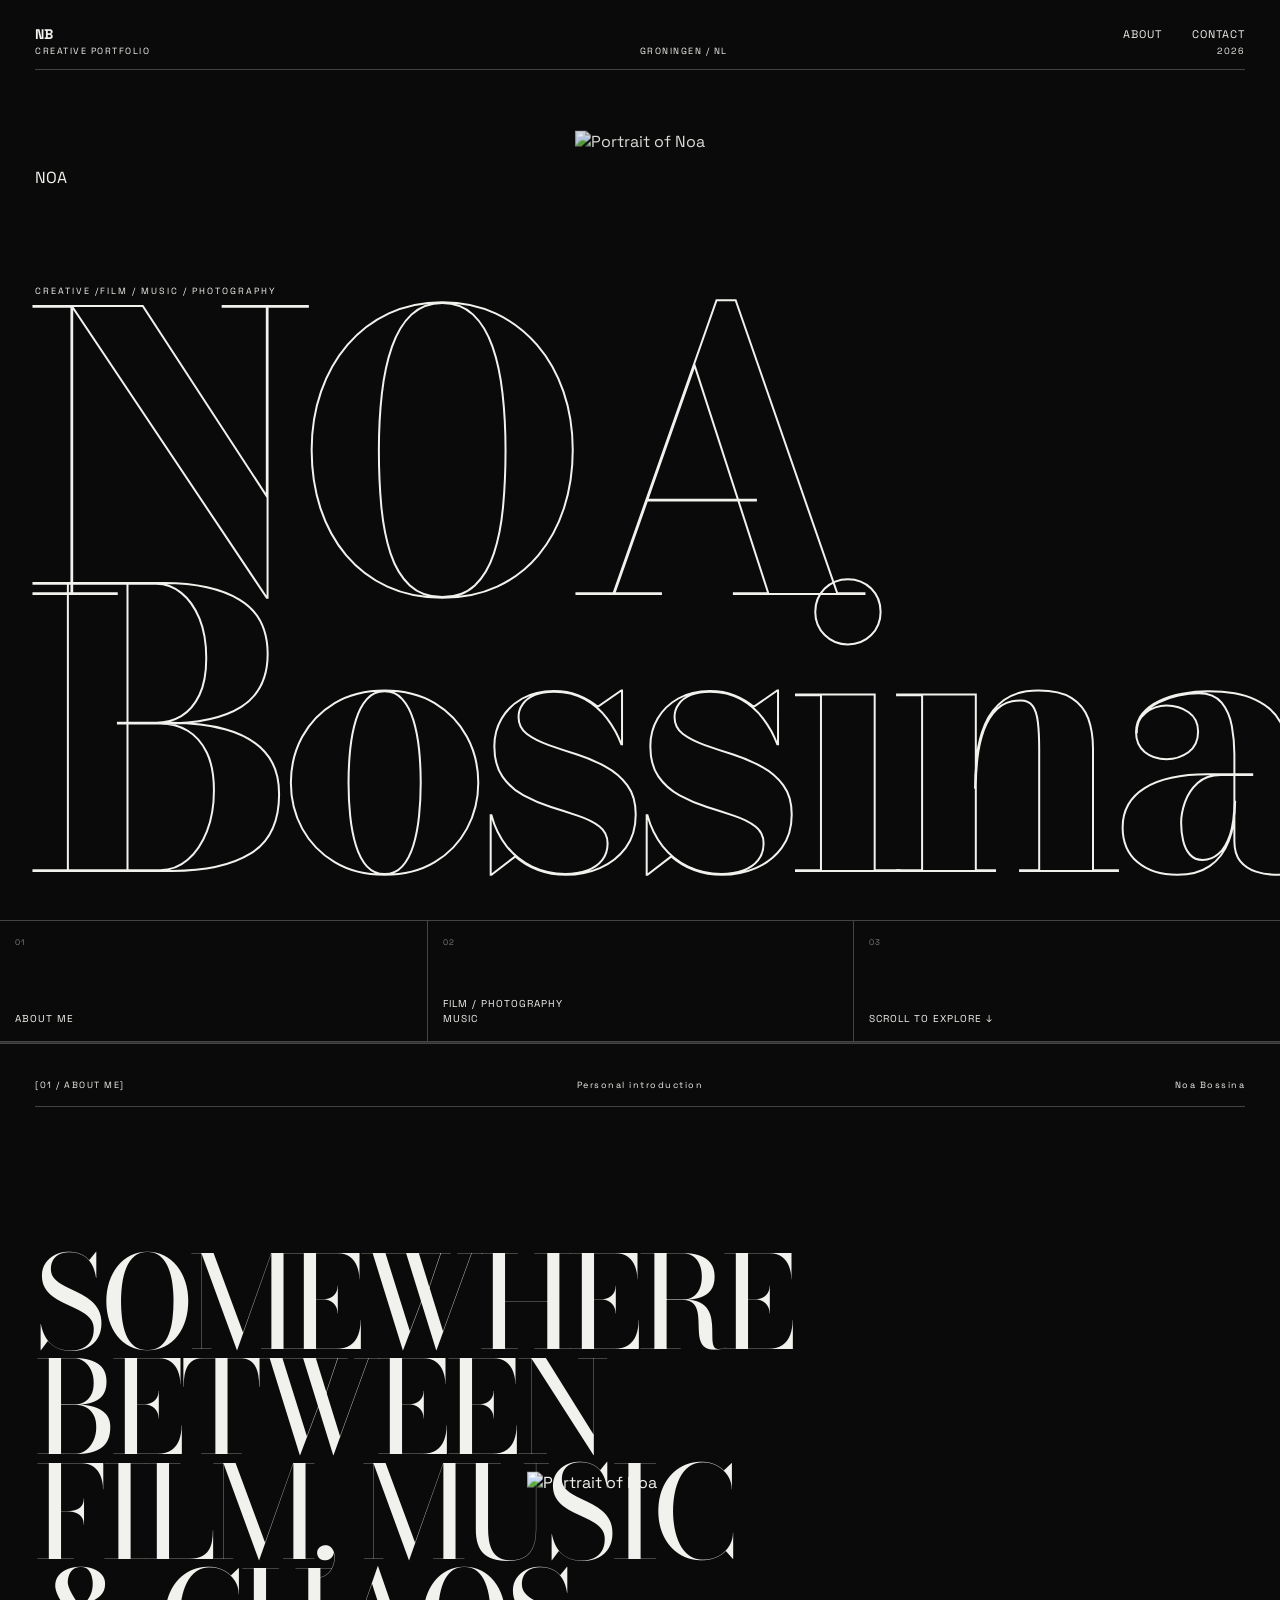
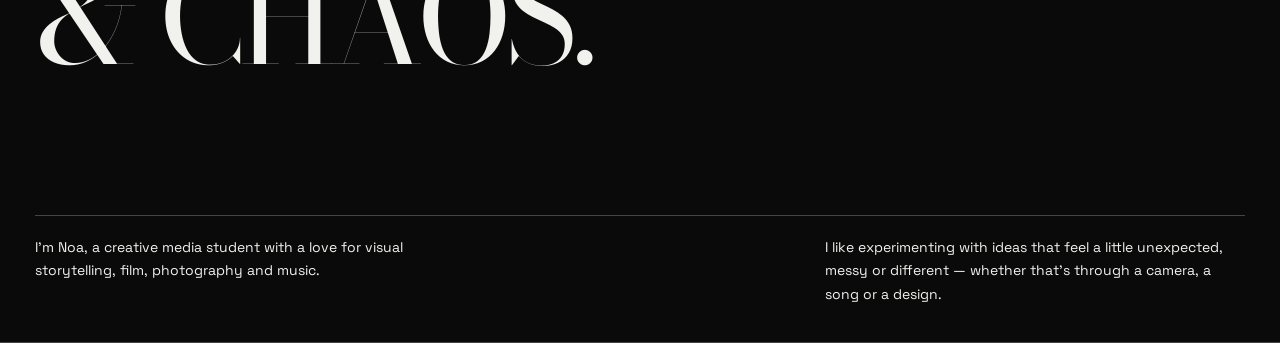
==== index.html @ 75c8faf7 "Add files via upload" ====
<!DOCTYPE html>
<!-- Geeft aan dat dit een HTML5-document is. -->
<html lang="en">
<!-- De taal van de website is Engels. -->

<head>
    <!-- In de head staat informatie voor de browser die niet direct op de pagina verschijnt. -->
    <meta charset="UTF-8">
    <!-- Zorgt dat bijzondere tekens goed worden weergegeven. -->
    <meta name="viewport" content="width=device-width, initial-scale=1.0">
    <!-- Zorgt voor een goede schaal op telefoons en andere schermformaten. -->
    <title>Noa - Creative Portfolio</title>
    <!-- Dit is de titel die je in het browsertabblad ziet. -->

    <!-- Bereidt de verbinding met Google Fonts voor, zodat lettertypen sneller kunnen laden. -->
    <link rel="preconnect" href="https://fonts.googleapis.com">
    <link rel="preconnect" href="https://fonts.gstatic.com" crossorigin>
    <!-- Laadt de lettertypen Bodoni Moda en Space Grotesk. -->
    <link
        href="https://fonts.googleapis.com/css2?family=Bodoni+Moda:opsz,wght@6..96,400;6..96,700&family=Space+Grotesk:wght@300;400;500;600;700&display=swap"
        rel="stylesheet">
    <!-- Koppelt het externe CSS-bestand voor de vormgeving aan deze HTML-pagina. -->
    <link rel="stylesheet" href="style.css">
</head>

<body>
    <!-- In de body staat alle inhoud die op de website te zien is. -->

    <!-- HEADER / HERO: het bovenste, eerste scherm van de homepage. -->
    <header class="hero">
        <!-- NAVIGATIE: het logo en de links naar andere onderdelen of pagina's. -->
        <nav class="navbar">
            <!-- Het logo is een link terug naar de homepage. -->
            <a href="index.html" class="logo">NB</a>

            <!-- Groep met navigatielinks. -->
            <div class="nav-links">
                <!-- #about verwijst naar het onderdeel met id="about" op deze pagina. -->
                <a href="#about">ABOUT</a>
                <!-- Opent de aparte contactpagina. -->
                <a href="contact.html">CONTACT</a>
            </div>
        </nav>

        <!-- HERO-INHOUD: alle teksten en afbeeldingen in het bovenste deel. -->
        <div class="hero-content">
            <!-- Kleine informatieteksten bovenaan de hero. -->
            <div class="hero-top-text">
                <p>CREATIVE PORTFOLIO</p>
                <p>GRONINGEN / NL</p>
                <p>2026</p>
            </div>
            <!-- Extra titeltekst die via de class hero-title in CSS kan worden vormgegeven. -->
            <div class="hero-title"> NOA </div>

            <!-- Klein label met mijn creatieve interessegebieden. -->
            <p class="hero-label">
                CREATIVE /FILM / MUSIC / PHOTOGRAPHY
            </p>

            <!-- PORTRET: drie lagen van dezelfde foto maken samen het glitch-effect. -->
            <div class="hero-portrait">
                <!-- Normale foto: de basislaag. -->
                <img src="images/noa-cutout.png" alt="Portrait of Noa" class="hero-image hero-image-main">
                <!-- Rode effectlaag: de kleur en beweging worden in CSS ingesteld. -->
                <img src="images/noa-cutout.png" alt="" class="hero-image hero-image-red">
                <!-- Cyaan/blauwe effectlaag: maakt het glitch-effect compleet. -->
                <img src="images/noa-cutout.png" alt="" class="hero-image hero-image-cyan">
            </div>

            <!-- H1: de belangrijkste kop van de homepage. -->
            <h1>NOA Bossina</h1>
        </div>

        <!-- ONDERSTE NAVIGATIEBLOKKEN: drie klikbare vakken onder de hero. -->
        <div class="hero-bottom">
            <!-- Vak 01: springt naar het About Me-gedeelte op dezelfde pagina. -->
            <a href="#about" class="bottom-column">
                <p class="bottom-number">01</p>
                <p>ABOUT ME</p>
            </a>

            <!-- Vak 02: gaat naar de aparte pagina met mijn interesses. -->
            <a href="interests.html" class="bottom-column">
                <p class="bottom-number">02</p>
                <p>
                    FILM / PHOTOGRAPHY<br>
                    MUSIC
                </p>
            </a>

            <!-- Vak 03: nodigt uit om verder naar beneden te scrollen. -->
            <a href="#about" class="bottom-column">
                <p class="bottom-number">03</p>
                <p>SCROLL TO EXPLORE ↓</p>
            </a>
        </div>
    </header>

    <!-- MAIN: de belangrijkste inhoud van de pagina, buiten de header. -->
    <main>
        <!-- ABOUT-SECTIE: persoonlijke introductie; id="about" is het doel van de #about-links. -->
        <section class="about" id="about">
            <!-- Bovenste rij met sectienummer, omschrijving en naam. -->
            <div class="about-header">
                <p>[01 / ABOUT ME]</p>
                <p>Personal introduction</p>
                <p>Noa Bossina</p>
            </div>

            <!-- Grote introductietitel met een foto eroverheen/erachter. -->
            <div class="about-title">
                <!-- H2: kop van de About-sectie. -->
                <h2>
                    SOMEWHERE BETWEEN<br>
                    FILM, MUSIC<br>
                    & CHAOS.
                </h2>
                <!-- Container waarmee de foto in CSS gepositioneerd wordt. -->
                <div class="about-photo-wrap">
                    <!-- Foto die bij de persoonlijke introductie hoort. -->
                    <img src="images/about/about-noa.jpg" alt="Portrait of Noa" class="about-photo">
                </div>
            </div>

            <!-- Twee tekstblokken met een korte introductie over mij. -->
            <div class="about-info">
                <!-- Eerste alinea: wie ik ben en wat ik leuk vind. -->
                <p class="about-intro">
                    I'm Noa, a creative media student with a love for
                    visual storytelling, film, photography and music.
                </p>

                <!-- Tweede alinea: mijn manier van creatief werken. -->
                <p class="about-extra">
                    I like experimenting with ideas that feel a little
                    unexpected, messy or different — whether that's
                    through a camera, a song or a design.
                </p>
            </div>
        </section>
    </main>
</body>

</html>
---- style.css ----
/* Cleaned stylesheet — original design and effects preserved */

/* BASISINSTELLING: haalt standaardmarges en -padding weg; border-box maakt afmetingen makkelijker te berekenen. */
* {
    margin: 0;
    padding: 0;
    box-sizing: border-box;
}

/* PAGINA: smooth scroll zorgt dat ankerlinks, zoals #about, rustig naar de sectie bewegen. */
html {
    scroll-behavior: smooth;
}

/* ALGEMENE STIJL: bepaalt achtergrondkleur, standaardtekstkleur en lettertype voor de hele website. */
body {
    background-color: #0a0a0a;
    color: #f1f1ed;
    font-family: "Space Grotesk", sans-serif;
}

/* Stijlen voor navigatiebalk. Dit onderdeel: plaatst dit onderdeel precies ten opzichte van zijn positioneringscontext; maakt dit onderdeel een referentiepunt voor absoluut geplaatste elementen. */
.navbar {
    position: absolute;
    top: 0;
    left: 0;
    width: 100%;
    display: flex;
    justify-content: space-between;
    align-items: center;
    padding: 25px 35px;
    z-index: 10;
}

/* Stijlen voor logo. Dit onderdeel: stelt de tekstkleur in; bepaalt de tekstgrootte. */
.logo {
    color: #f1f1ed;
    text-decoration: none;
    font-size: 14px;
    font-weight: bold;
}

/* Stijlen voor navigatielinks. Dit onderdeel: zet de inhoud in een flexibele rij of kolom. */
.nav-links {
    display: flex;
    gap: 30px;
}

/* Stijlen voor navigatielinks. Dit onderdeel: stelt de tekstkleur in; bepaalt de tekstgrootte. */
.nav-links a {
    color: #f1f1ed;
    text-decoration: none;
    font-size: 11px;
    letter-spacing: 1px;
}

/* Stijlen voor grote openingssectie. Dit onderdeel: bepaalt de minimale hoogte; zet de inhoud in een flexibele rij of kolom. */
.hero {
    min-height: 100vh;
    display: flex;
    flex-direction: column;
    border-bottom: 1px solid #333;
}

/* Stijlen voor inhoud van de openingssectie. Dit onderdeel: zet de inhoud in een flexibele rij of kolom; bepaalt de minimale hoogte. */
.hero-content {
    display: flex;
    flex-direction: column;
    min-height: 100vh;
    justify-content: space-between;
    padding: 0 35px 30px;
}

/* Stijlen voor grote openingssectie. Dit onderdeel: kiest het lettertype; bepaalt de tekstgrootte. */
.hero h1 {
    font-family: "Bodoni Moda", serif;
    font-size: clamp(140px, 30vw, 500px);
    font-weight: 700;
    line-height: 0.72;
    letter-spacing: -18px;
    margin-left: -8px;
    color: transparent;
    -webkit-text-stroke: 2px #f1f1ed;
    transition: 0.4s ease;
}

/* Hover-effect voor grote openingssectie: verandert de vormgeving wanneer je er met de muis overheen gaat. */
.hero h1:hover {
    color: #f1f1ed;
    transform: skewX(-5deg);
    letter-spacing: -10px;
}

/* Stijlen voor onderste navigatievakken van de homepage. Dit onderdeel: bepaalt de tekstgrootte. */
.hero-bottom {
    justify-content: space-between;
    align-items: flex-end;
    font-size: 12px;
    line-height: 1.5;
}

/* Stijlen voor Over mij-sectie. Dit onderdeel: plaatst dit onderdeel precies ten opzichte van zijn positioneringscontext; maakt dit onderdeel een referentiepunt voor absoluut geplaatste elementen. */
.about {
    position: relative;
}

/* Stijlen voor section number. Dit onderdeel: bepaalt de tekstgrootte. */
.section-number {
    font-size: 10px;
    margin-bottom: 100px;
}

/* Stijlen voor Over mij-sectie. Dit onderdeel: bepaalt de tekstgrootte; past de afstand tussen letters aan. */
.about h2 {
    font-size: clamp(45px, 8vw, 120px);
    max-width: 1200px;
    line-height: 0.9;
    letter-spacing: -4px;
}

/* Stijlen voor about text. Dit onderdeel: bepaalt de tekstgrootte. */
.about-text {
    max-width: 400px;
    margin-top: 80px;
    margin-left: auto;
    font-size: 14px;
    line-height: 1.6;
}

/* Stijlen voor kleine tekst bovenaan de homepage. Dit onderdeel: zet de inhoud in een flexibele rij of kolom; bepaalt de tekstgrootte. */
.hero-top-text {
    display: flex;
    justify-content: space-between;
    margin-top: 25px;
    padding-top: 20px;
    padding-bottom: 12px;
    border-bottom: 1px solid #444;
    font-size: 9px;
    letter-spacing: 1.5px;
}

/* Stijlen voor titelgebied van de homepage. */
.hero-title {
    margin-top: auto;
    margin-bottom: auto;
}

/* Stijlen voor klein label bij de hoofdtitel. Dit onderdeel: bepaalt de tekstgrootte; past de afstand tussen letters aan. */
.hero-label {
    font-size: 9px;
    letter-spacing: 2px;
    margin-bottom: 20px;
}

/* Stijlen voor onderste navigatievakken van de homepage. */
.hero-bottom {
    margin-top: 20px;
}

/* Stijlen voor klikbaar vak onderaan de hero. Dit onderdeel: bepaalt de minimale hoogte; bepaalt de tekstgrootte. */
.bottom-column {
    min-height: 110px;
    padding: 15px;
    font-size: 10px;
    line-height: 1.5;
    letter-spacing: 1px;
    display: flex;
    flex-direction: column;
    justify-content: space-between;
}

/* Richt zich op klikbaar vak onderaan de hero dat direct volgt op een vergelijkbaar element; handig voor scheidingslijnen. */
.bottom-column+.bottom-column {
    border-left: 1px solid #444;
}

/* Stijlen voor volgnummer van het vak. Dit onderdeel: bepaalt de tekstgrootte; regelt transparantie. */
.bottom-number {
    font-size: 8px;
    opacity: 0.5;
}

/* Stijlen voor bottom right. */
.bottom-right {
    text-align: right;
}

/* Stijlen voor hero description. */
.hero-description {
    text-align: center;
}

/* Stijlen voor scroll link. Dit onderdeel: stelt de tekstkleur in; bepaalt de tekstgrootte. */
.scroll-link {
    color: #f1f1ed;
    text-decoration: none;
    text-align: right;
    font-size: 9px;
    letter-spacing: 1px;
}

.hero-label,
.hero-code,
.hero-top-text,
/* Stijlen voor onderste navigatievakken van de homepage. Dit onderdeel: regelt transparantie; start een animatie. */
.hero-bottom {
    opacity: 0;
    animation: fadeIn 1s ease forwards;
}

/* Stijlen voor titelgebied van de homepage. Dit onderdeel: regelt transparantie; start een animatie. */
.hero-title {
    opacity: 0;
    animation: titleIn 1.2s ease 0.2s forwards;
}

/* Stijlen voor onderste navigatievakken van de homepage. */
.hero-bottom {
    animation-delay: 0.7s;
}

/* Stijlen voor kleine tekst bovenaan de homepage. */
.hero-top-text {
    animation-delay: 0.1s;
}

/* Stijlen voor klein label bij de hoofdtitel. */
.hero-label {
    animation-delay: 0.4s;
}

/* Stijlen voor extra code/label in de hero. */
.hero-code {
    animation-delay: 0.6s;
}

/* ANIMATIE fadeIn: Laat tekst geleidelijk verschijnen en iets omhoog bewegen. */
@keyframes fadeIn {
    from {
        opacity: 0;
        transform: translateY(15px);
    }

    to {
        opacity: 1;
        transform: translateY(0);
    }
}

/* ANIMATIE titleIn: Laat de hoofdtitel binnenkomen met een beweging en veranderende letterafstand. */
@keyframes titleIn {
    from {
        opacity: 0;
        transform: translateY(60px);
        letter-spacing: 10px;
    }

    to {
        opacity: 1;
        transform: translateY(0);
    }
}

/* Stijlen voor titelgebied van de homepage. Dit onderdeel: plaatst dit onderdeel precies ten opzichte van zijn positioneringscontext; maakt dit onderdeel een referentiepunt voor absoluut geplaatste elementen. */
.hero-title {
    position: relative;
    z-index: 1;
}

/* Stijlen voor portretlagen in de hero. Dit onderdeel: bepaalt welk element voor of achter andere elementen staat. */
.hero-portrait {
    width: 100%;
    height: 100%;
    z-index: 1;
    pointer-events: none;
}

/* Stijlen voor portretafbeelding. Dit onderdeel: plaatst dit onderdeel precies ten opzichte van zijn positioneringscontext; maakt dit onderdeel een referentiepunt voor absoluut geplaatste elementen. */
.hero-image {
    position: absolute;
    left: 50%;
    top: 50%;
    transform: translate(-50%, -50%);
    height: 75vh;
    width: auto;
}

/* Stijlen voor originele portretlaag. Dit onderdeel: regelt transparantie. */
.hero-image-main {
    opacity: 0.9;
}

/* Stijlen voor rode glitch-laag. Dit onderdeel: regelt transparantie; start een animatie. */
.hero-image-red {
    opacity: 0.25;
    filter: sepia(1) saturate(10000%) hue-rotate(-40deg);
    mix-blend-mode: screen;
    animation: glitchRed 1.2s infinite steps(2, end);
}

/* Stijlen voor blauwe glitch-laag. Dit onderdeel: regelt transparantie; start een animatie. */
.hero-image-cyan {
    opacity: 0.25;
    filter: hue-rotate(180deg) saturate(8);
    mix-blend-mode: screen;
    animation: glitchCyan 1.2s infinite steps(2, end);
}

.hero h1,
.hero-label,
/* Stijlen voor extra code/label in de hero. Dit onderdeel: plaatst dit onderdeel precies ten opzichte van zijn positioneringscontext; maakt dit onderdeel een referentiepunt voor absoluut geplaatste elementen. */
.hero-code {
    position: relative;
    z-index: 2;
}

/* ANIMATIE glitchRed: Verplaatst en knipt de rode afbeeldingslaag voor het glitch-effect. */
@keyframes glitchRed {
    0% {
        transform: translate(-50%, -50%);
        clip-path: inset(0 0 0 0);
    }

    20% {
        transform: translate(calc(-50% - 6px), calc(-50% + 2px));
        clip-path: inset(8% 0 72% 0);
    }

    40% {
        transform: translate(calc(-50% + 4px), calc(-50% - 2px));
        clip-path: inset(40% 0 35% 0);
    }

    60% {
        transform: translate(calc(-50% - 3px), calc(-50% + 4px));
        clip-path: inset(70% 0 10% 0);
    }

    80% {
        transform: translate(calc(-50% + 5px), calc(-50% - 1px));
        clip-path: inset(18% 0 58% 0);
    }

    100% {
        transform: translate(-50%, -50%);
        clip-path: inset(0 0 0 0);
    }
}

/* ANIMATIE glitchCyan: Verplaatst en knipt de cyaanblauwe afbeeldingslaag voor het glitch-effect. */
@keyframes glitchCyan {
    0% {
        transform: translate(-50%, -50%);
        clip-path: inset(0 0 0 0);
    }

    20% {
        transform: translate(calc(-50% + 6px), calc(-50% - 2px));
        clip-path: inset(12% 0 65% 0);
    }

    40% {
        transform: translate(calc(-50% - 4px), calc(-50% + 3px));
        clip-path: inset(48% 0 28% 0);
    }

    60% {
        transform: translate(calc(-50% + 3px), calc(-50% - 4px));
        clip-path: inset(75% 0 8% 0);
    }

    80% {
        transform: translate(calc(-50% - 5px), calc(-50% + 1px));
        clip-path: inset(22% 0 52% 0);
    }

    100% {
        transform: translate(-50%, -50%);
        clip-path: inset(0 0 0 0);
    }
}

/* Stijlen voor Over mij-sectie. Dit onderdeel: bepaalt de minimale hoogte; zet de inhoud in een flexibele rij of kolom. */
.about {
    min-height: 100vh;
    padding: 35px;
    border-top: 1px solid #444;
    border-bottom: 1px solid #444;
    display: flex;
    flex-direction: column;
    justify-content: space-between;
}

/* Stijlen voor bovenste informatiebalk van Over mij. Dit onderdeel: maakt een raster voor een nette indeling; verdeelt het raster in kolommen. */
.about-header {
    display: grid;
    grid-template-columns: 1fr 1fr 1fr;
    padding-bottom: 15px;
    border-bottom: 1px solid #444;
    font-size: 9px;
    letter-spacing: 1.5px;
}

/* Richt zich alleen op het tweede element binnen bovenste informatiebalk van Over mij, bijvoorbeeld om tekst te centreren. */
.about-header p:nth-child(2) {
    text-align: center;
}

/* Richt zich alleen op het derde element binnen bovenste informatiebalk van Over mij, bijvoorbeeld om tekst rechts uit te lijnen. */
.about-header p:nth-child(3) {
    text-align: right;
}

/* Stijlen voor grote titel van Over mij. */
.about-title {
    margin-top: 100px;
    margin-bottom: 100px;
}

/* Stijlen voor grote titel van Over mij. Dit onderdeel: kiest het lettertype; bepaalt de tekstgrootte. */
.about-title h2 {
    font-family: "Bodoni Moda", serif;
    font-size: clamp(60px, 10vw, 160px);
    font-weight: 400;
    line-height: 0.82;
    letter-spacing: -5px;
    max-width: 1100px;
}

/* Stijlen voor tekstkolommen van Over mij. Dit onderdeel: maakt een raster voor een nette indeling; verdeelt het raster in kolommen. */
.about-info {
    display: grid;
    grid-template-columns: 1fr 1fr;
    gap: 80px;
    padding-top: 20px;
    border-top: 1px solid #444;
}

.about-intro,
/* Stijlen voor extra introductietekst. Dit onderdeel: bepaalt de tekstgrootte. */
.about-extra {
    max-width: 420px;
    font-size: 14px;
    line-height: 1.7;
}

/* Stijlen voor extra introductietekst. */
.about-extra {
    margin-left: auto;
}

/* Stijlen voor klikbaar vak onderaan de hero. Dit onderdeel: maakt een verandering vloeiend. */
.bottom-column {
    cursor: pointer;
    transition: background-color 0.3s ease,
        color 0.3s ease,
        padding 0.3s ease;
}

/* Hover-effect voor klikbaar vak onderaan de hero: verandert de vormgeving wanneer je er met de muis overheen gaat. */
.bottom-column:hover {
    background-color: #f1f1ed;
    color: #0a0a0a;
    padding-left: 25px;
}

/* Stijlen voor onderste navigatievakken van de homepage. Dit onderdeel: maakt een raster voor een nette indeling; verdeelt het raster in kolommen. */
.hero-bottom {
    display: grid;
    grid-template-columns: 1fr 1fr 1fr;
    border-top: 1px solid #444;
    border-bottom: 1px solid #444;
    position: relative;
    z-index: 5;
    background-color: #0a0a0a;
}

/* Stijlen voor klikbaar vak onderaan de hero. Dit onderdeel: bepaalt de minimale hoogte; stelt de tekstkleur in. */
a.bottom-column {
    min-height: 120px;
    padding: 15px;
    color: #f1f1ed;
    text-decoration: none;
    font-size: 10px;
    line-height: 1.5;
    letter-spacing: 1px;
    display: flex;
    flex-direction: column;
    justify-content: space-between;
    transition: 0.3s ease;
}

/* Richt zich op klikbaar vak onderaan de hero dat direct volgt op een vergelijkbaar element; handig voor scheidingslijnen. */
a.bottom-column+a.bottom-column {
    border-left: 1px solid #444;
}

/* Hover-effect voor klikbaar vak onderaan de hero: verandert de vormgeving wanneer je er met de muis overheen gaat. */
a.bottom-column:hover {
    background-color: #f1f1ed;
    color: #0a0a0a;
    padding-left: 25px;
}

/* Stijlen voor portretlagen in de hero. Dit onderdeel: plaatst dit onderdeel precies ten opzichte van zijn positioneringscontext; maakt dit onderdeel een referentiepunt voor absoluut geplaatste elementen. */
.hero-portrait {
    position: absolute;
    left: 50%;
    top: 52%;
    transform: translate(-50%, -50%);
}

/* Stijlen voor interests header. Dit onderdeel: bepaalt de minimale hoogte. */
.interests-header {
    min-height: 100vh;
    padding: 120px 35px 35px;
}

/* Stijlen voor interests intro. Dit onderdeel: bepaalt de minimale hoogte; zet de inhoud in een flexibele rij of kolom. */
.interests-intro {
    min-height: calc(100vh -155px);
    display: flex;
    flex-direction: column;
    justify-content: center;
}

/* Stijlen voor page number. Dit onderdeel: bepaalt de tekstgrootte; past de afstand tussen letters aan. */
.page-number {
    font-size: 10px;
    letter-spacing: 2px;
    margin-bottom: 30px;
}

/* Stijlen voor interests intro. Dit onderdeel: kiest het lettertype; bepaalt de tekstgrootte. */
.interests-intro h1 {
    font-family: "Bodoni Moda", serif;
    font-size: clamp(80px, 15vw, 220px);
    font-weight: 400;
    line-height: 0.78;
    letter-spacing: -8px;
}

/* Stijlen voor interests description. Dit onderdeel: bepaalt de tekstgrootte. */
.interests-description {
    max-width: 400px;
    margin-top: 50px;
    margin-left: auto;
    font-size: 14px;
    line-height: 1.7;
}

/* Stijlen voor pagina met interesses. */
.interests-page {
    padding: 0 35px 35px;
}

/* Stijlen voor openingsgedeelte van interesses. Dit onderdeel: bepaalt de minimale hoogte; zet de inhoud in een flexibele rij of kolom. */
.interests-hero {
    min-height: 100vh;
    padding-top: 120px;
    display: flex;
    flex-direction: column;
    justify-content: space-between;
}

/* Stijlen voor interests top. Dit onderdeel: maakt een raster voor een nette indeling; verdeelt het raster in kolommen. */
.interests-top {
    display: grid;
    grid-template-columns: 1fr 1fr 1fr;
    padding-bottom: 15px;
    border-bottom: 1px solid #444;
    font-size: 9px;
    letter-spacing: 1.5px;
}

/* Richt zich alleen op het tweede element binnen interests top, bijvoorbeeld om tekst te centreren. */
.interests-top p:nth-child(2) {
    text-align: center;
}

/* Richt zich alleen op het derde element binnen interests top, bijvoorbeeld om tekst rechts uit te lijnen. */
.interests-top p:nth-child(3) {
    text-align: right;
}

/* Stijlen voor openingsgedeelte van interesses. Dit onderdeel: kiest het lettertype; bepaalt de tekstgrootte. */
.interests-hero h1 {
    font-family: "Bodoni Moda", serif;
    font-size: clamp(90px, 16vw, 250px);
    font-weight: 400;
    line-height: 0.75;
    letter-spacing: -9px;
}

/* Stijlen voor interests intro text. Dit onderdeel: bepaalt de tekstgrootte. */
.interests-intro-text {
    max-width: 420px;
    margin-left: auto;
    margin-bottom: 40px;
    font-size: 14px;
    line-height: 1.7;
}

/* Stijlen voor lijst met interessekaarten. */
.interest-list {
    border-top: 1px solid #444;
}

/* Stijlen voor klikbare interessekaart. Dit onderdeel: bepaalt de minimale hoogte; maakt een raster voor een nette indeling. */
.interest-card {
    min-height: 170px;
    padding: 20px 10px;
    border-bottom: 1px solid #444;
    display: grid;
    grid-template-columns: 80px 1fr 80px;
    align-items: center;
    color: #f1f1ed;
    text-decoration: none;
    position: relative;
    overflow: hidden;
    transition: 0.35s ease;
}

/* Stijlen voor nummer naast interesse. Dit onderdeel: bepaalt de tekstgrootte; past de afstand tussen letters aan. */
.interest-number {
    font-size: 9px;
    letter-spacing: 1px;
    opacity: 0.6;
}

/* Stijlen voor klikbare interessekaart. Dit onderdeel: kiest het lettertype; bepaalt de tekstgrootte. */
.interest-card h2 {
    font-family: "Bodoni Moda", serif;
    font-size: clamp(50px, 8vw, 130px);
    font-weight: 400;
    line-height: 0.9;
    letter-spacing: -4px;
    transition: 0.35s ease;
}

/* Stijlen voor pijl van een interessekaart. Dit onderdeel: bepaalt de tekstgrootte; maakt een verandering vloeiend. */
.interest-arrow {
    text-align: right;
    font-size: 28px;
    transition: 0.35s ease;
}

/* Hover-effect voor klikbare interessekaart: verandert de vormgeving wanneer je er met de muis overheen gaat. */
.interest-card:hover {
    background-color: #f1f1ed;
    color: #0a0a0a;
}

/* Hover-effect voor klikbare interessekaart: verandert de vormgeving wanneer je er met de muis overheen gaat. */
.interest-card:hover h2 {
    transform: translateX(25px);
}

/* Hover-effect voor klikbare interessekaart: verandert de vormgeving wanneer je er met de muis overheen gaat. */
.interest-card:hover .interest-arrow {
    transform: translate(8px, 8px);
}

/* Stijlen voor filmpagina. */
.film-page {
    padding: 0 35px 60px;
}

/* Stijlen voor openingsgedeelte van de filmpagina. Dit onderdeel: bepaalt de minimale hoogte; zet de inhoud in een flexibele rij of kolom. */
.film-hero {
    min-height: 100vh;
    padding-top: 120px;
    display: flex;
    flex-direction: column;
    justify-content: space-between;
}

/* Stijlen voor film top. Dit onderdeel: maakt een raster voor een nette indeling; verdeelt het raster in kolommen. */
.film-top {
    display: grid;
    grid-template-columns: 1fr 1fr 1fr;
    padding-bottom: 15px;
    border-bottom: 1px solid #444;
    font-size: 9px;
    letter-spacing: 1.5px;
}

/* Richt zich alleen op het tweede element binnen film top, bijvoorbeeld om tekst te centreren. */
.film-top p:nth-child(2) {
    text-align: center;
}

/* Richt zich alleen op het derde element binnen film top, bijvoorbeeld om tekst rechts uit te lijnen. */
.film-top p:nth-child(3) {
    text-align: right;
}

/* Stijlen voor openingsgedeelte van de filmpagina. Dit onderdeel: kiest het lettertype; bepaalt de tekstgrootte. */
.film-hero h1 {
    font-family: "Bodoni Moda", serif;
    font-size: clamp(130px, 25vw, 400px);
    font-weight: 400;
    line-height: 0.75;
    letter-spacing: -12px;
}

/* Stijlen voor film intro. Dit onderdeel: bepaalt de tekstgrootte. */
.film-intro {
    max-width: 500px;
    margin-left: auto;
    margin-bottom: 50px;
    font-size: 14px;
    line-height: 1.7;
}

/* Stijlen voor sectie met filmgenres. */
.film-genres {
    padding: 100px 0;
}

/* Stijlen voor section label. Dit onderdeel: bepaalt de tekstgrootte; past de afstand tussen letters aan. */
.section-label {
    font-size: 9px;
    letter-spacing: 2px;
    margin-bottom: 30px;
}

/* Stijlen voor rij met een filmgenre. Dit onderdeel: maakt een raster voor een nette indeling; verdeelt het raster in kolommen. */
.genre-row {
    display: grid;
    grid-template-columns: 80px 1fr 300px;
    align-items: center;
    padding: 30px 0;
    border-top: 1px solid #444;
}

/* Past alleen het laatste element in rij met een filmgenre aan. */
.genre-row:last-child {
    border-bottom: 1px solid #444;
}

/* Stijlen voor rij met een filmgenre. Dit onderdeel: bepaalt de tekstgrootte; regelt transparantie. */
.genre-row span {
    font-size: 9px;
    opacity: 0.5;
}

/* Stijlen voor rij met een filmgenre. Dit onderdeel: kiest het lettertype; bepaalt de tekstgrootte. */
.genre-row h2 {
    font-family: "Bodoni Moda", serif;
    font-size: clamp(50px, 7vw, 110px);
    font-weight: 400;
}

/* Stijlen voor rij met een filmgenre. Dit onderdeel: bepaalt de tekstgrootte. */
.genre-row p {
    font-size: 12px;
    line-height: 1.6;
}

/* Stijlen voor gedeelte met korte films. */
.short-films {
    padding: 100px 0;
}

/* Stijlen voor section heading. */
.section-heading {
    border-bottom: 1px solid #444;
    margin-bottom: 40px;
}

/* Stijlen voor section heading. Dit onderdeel: bepaalt de tekstgrootte; past de afstand tussen letters aan. */
.section-heading p {
    font-size: 9px;
    letter-spacing: 2px;
}

/* Stijlen voor section heading. Dit onderdeel: kiest het lettertype; bepaalt de tekstgrootte. */
.section-heading h2 {
    font-family: "Bodoni Moda", serif;
    font-size: clamp(70px, 11vw, 170px);
    font-weight: 400;
    letter-spacing: -6px;
}

/* Stijlen voor een filmproject. */
.film-project {
    margin-bottom: 100px;
}

/* Stijlen voor een filmproject. Dit onderdeel: bepaalt hoe afbeeldingen of video in hun kader passen; stelt de achtergrondkleur in. */
.film-project video {
    width: 100%;
    max-height: 750px;
    object-fit: cover;
    background-color: #111;
}

/* Stijlen voor informatie onder een film. Dit onderdeel: maakt een raster voor een nette indeling; verdeelt het raster in kolommen. */
.film-project-info {
    display: grid;
    grid-template-columns: 200px 1fr 1fr;
    gap: 30px;
    padding-top: 15px;
}

/* Stijlen voor informatie onder een film. Dit onderdeel: bepaalt de tekstgrootte. */
.film-project-info p {
    font-size: 11px;
    line-height: 1.6;
}

/* Stijlen voor informatie onder een film. Dit onderdeel: bepaalt de tekstgrootte. */
.film-project-info h3 {
    font-size: 24px;
}

/* Stijlen voor Letterboxd-gedeelte. Dit onderdeel: bepaalt de minimale hoogte; zet de inhoud in een flexibele rij of kolom. */
.letterboxd-section {
    min-height: 80vh;
    padding: 80px 0;
    display: flex;
    flex-direction: column;
    justify-content: space-between;
    border-top: 1px solid #444;
    border-bottom: 1px solid #444;
}

/* Stijlen voor Letterboxd-gedeelte. Dit onderdeel: bepaalt de tekstgrootte; past de afstand tussen letters aan. */
.letterboxd-section>p {
    font-size: 9px;
    letter-spacing: 2px;
}

/* Stijlen voor Letterboxd-gedeelte. Dit onderdeel: kiest het lettertype; bepaalt de tekstgrootte. */
.letterboxd-section h2 {
    font-family: "Bodoni Moda", serif;
    font-size: clamp(70px, 12vw, 190px);
    font-weight: 400;
    line-height: 0.82;
    letter-spacing: -7px;
}

/* Stijlen voor knop naar Letterboxd. Dit onderdeel: voegt een rand toe; stelt de tekstkleur in. */
.letterboxd-button {
    width: fit-content;
    padding: 15px 25px;
    border: 1px solid #f1f1ed;
    color: #f1f1ed;
    text-decoration: none;
    font-size: 11px;
    letter-spacing: 1.5px;
    transition: 0.3s ease;
}

/* Hover-effect voor knop naar Letterboxd: verandert de vormgeving wanneer je er met de muis overheen gaat. */
.letterboxd-button:hover {
    background-color: #f1f1ed;
    color: #0a0a0a;
}

/* Stijlen voor een favoriete film. Dit onderdeel: bepaalt de tekstgrootte; past de afstand tussen letters aan. */
.favorite-film p {
    margin-top: 10px;
    font-size: 9px;
    letter-spacing: 1px;
}

/* Stijlen voor favoriete films. */
.favorite-films {
    padding: 120px 0;
}

/* Stijlen voor raster met filmposters. Dit onderdeel: maakt een raster voor een nette indeling; verdeelt het raster in kolommen. */
.favorite-film-grid {
    display: grid;
    grid-template-columns: repeat(5, 1fr);
    gap: 15px;
}

/* Vormgeving voor afbeeldingen in een favoriete film; regelt onder meer formaat en weergave. */
.favorite-film img {
    width: 100%;
    aspect-ratio: 2 / 3;
    object-fit: cover;
    display: block;
    transition: 0.4s ease;
}

/* Hover-effect voor een favoriete film: verandert de vormgeving wanneer je er met de muis overheen gaat. */
.favorite-film:hover img {
    transform: translateY(-8px);
}

/* Stijlen voor favorite number. Dit onderdeel: bepaalt de tekstgrootte; past de afstand tussen letters aan. */
.favorite-number {
    margin-top: 12px;
    font-size: 8px;
    letter-spacing: 1px;
    opacity: 0.5;
}

/* Stijlen voor een favoriete film. Dit onderdeel: kiest het lettertype; bepaalt de tekstgrootte. */
.favorite-film h3 {
    margin-top: 5px;
    font-family: "Space Grotesk", sans-serif;
    font-size: 11px;
    font-weight: 400;
    letter-spacing: 1px;
}

/* Stijlen voor fotografiepagina. */
.photo-page {
    padding: 0 35px 60px;
}

/* Stijlen voor openingsgedeelte fotografie. Dit onderdeel: bepaalt de minimale hoogte; zet de inhoud in een flexibele rij of kolom. */
.photo-hero {
    min-height: 70vh;
    padding-top: 120px;
    display: flex;
    flex-direction: column;
    justify-content: space-between;
}

/* Stijlen voor photo top. Dit onderdeel: maakt een raster voor een nette indeling; verdeelt het raster in kolommen. */
.photo-top {
    display: grid;
    grid-template-columns: 1fr 1fr 1fr;
    padding-bottom: 15px;
    border-bottom: 1px solid #444;
    font-size: 9px;
    letter-spacing: 1.5px;
}

/* Richt zich alleen op het tweede element binnen photo top, bijvoorbeeld om tekst te centreren. */
.photo-top p:nth-child(2) {
    text-align: center;
}

/* Richt zich alleen op het derde element binnen photo top, bijvoorbeeld om tekst rechts uit te lijnen. */
.photo-top p:nth-child(3) {
    text-align: right;
}

/* Stijlen voor openingsgedeelte fotografie. Dit onderdeel: kiest het lettertype; bepaalt de tekstgrootte. */
.photo-hero h1 {
    font-family: "Bodoni Moda", serif;
    font-size: clamp(80px, 14vw, 220px);
    font-weight: 400;
    line-height: 0.8;
    letter-spacing: -8px;
}

/* Stijlen voor photo intro. Dit onderdeel: bepaalt de tekstgrootte. */
.photo-intro {
    max-width: 400px;
    margin-left: auto;
    margin-bottom: 40px;
    font-size: 14px;
    line-height: 1.6;
}

/* Stijlen voor fotogalerij. */
.photo-grid {
    columns: 3;
    column-gap: 15px;
}

/* Vormgeving voor afbeeldingen in fotogalerij; regelt onder meer formaat en weergave. */
.photo-grid img {
    width: 100%;
    display: block;
    margin-bottom: 15px;
    break-inside: avoid;
    transition: 0.4s ease;
}

/* Hover-effect voor fotogalerij: verandert de vormgeving wanneer je er met de muis overheen gaat. */
.photo-grid img:hover {
    transform: scale(0.98);
}

/* Stijlen voor muziekpagina. */
.music-page {
    padding: 0 35px 60px;
}

/* Stijlen voor openingsgedeelte muziek. Dit onderdeel: bepaalt de minimale hoogte; zet de inhoud in een flexibele rij of kolom. */
.music-hero {
    min-height: 100vh;
    padding-top: 120px;
    display: flex;
    flex-direction: column;
    justify-content: space-between;
}

/* Stijlen voor music top. Dit onderdeel: maakt een raster voor een nette indeling; verdeelt het raster in kolommen. */
.music-top {
    display: grid;
    grid-template-columns: 1fr 1fr 1fr;
    padding-bottom: 15px;
    border-bottom: 1px solid #444;
    font-size: 9px;
    letter-spacing: 1.5px;
}

/* Richt zich alleen op het tweede element binnen music top, bijvoorbeeld om tekst te centreren. */
.music-top p:nth-child(2) {
    text-align: center;
}

/* Richt zich alleen op het derde element binnen music top, bijvoorbeeld om tekst rechts uit te lijnen. */
.music-top p:nth-child(3) {
    text-align: right;
}

/* Stijlen voor openingsgedeelte muziek. Dit onderdeel: kiest het lettertype; bepaalt de tekstgrootte. */
.music-hero h1 {
    font-family: "Bodoni Moda", serif;
    font-size: clamp(100px, 18vw, 280px);
    font-weight: 400;
    line-height: 0.72;
    letter-spacing: -10px;
}

/* Stijlen voor music intro. Dit onderdeel: bepaalt de tekstgrootte. */
.music-intro {
    max-width: 450px;
    margin-left: auto;
    margin-bottom: 50px;
    font-size: 14px;
    line-height: 1.7;
}

/* Stijlen voor favoriete muziek. */
.music-favorites {
    padding: 120px 0;
}

/* Stijlen voor raster met muziekkaarten. Dit onderdeel: maakt een raster voor een nette indeling; verdeelt het raster in kolommen. */
.music-grid {
    display: grid;
    grid-template-columns: repeat(4, 1fr);
    gap: 15px;
}

/* Stijlen voor houder voor een albumcover. */
.music-cover {
    overflow: hidden;
}

/* Vormgeving voor afbeeldingen in houder voor een albumcover; regelt onder meer formaat en weergave. */
.music-cover img {
    width: 100%;
    aspect-ratio: 1 / 1;
    object-fit: cover;
    display: block;
    transition: 0.4s ease;
}

/* Hover-effect voor muziekkaart: verandert de vormgeving wanneer je er met de muis overheen gaat. */
.music-card:hover img {
    transform: scale(1.05);
}

/* Stijlen voor muziekkaart. Dit onderdeel: bepaalt de tekstgrootte; regelt transparantie. */
.music-card span {
    display: block;
    margin-top: 12px;
    font-size: 8px;
    opacity: 0.5;
}

/* Stijlen voor muziekkaart. Dit onderdeel: bepaalt de tekstgrootte. */
.music-card h3 {
    margin-top: 5px;
    font-size: 13px;
    font-weight: 500;
}

/* Stijlen voor muziekkaart. Dit onderdeel: bepaalt de tekstgrootte; regelt transparantie. */
.music-card p {
    margin-top: 3px;
    font-size: 10px;
    opacity: 0.6;
}

/* Stijlen voor gedeelte met liveoptreden. */
.live-music {
    padding: 120px 0;
}

/* Stijlen voor video van liveoptreden. Dit onderdeel: stelt de achtergrondkleur in; bepaalt hoe afbeeldingen of video in hun kader passen. */
.live-video {
    width: 100%;
    max-height: 800px;
    background-color: #111;
    object-fit: cover;
}

/* Stijlen voor informatie bij liveoptreden. Dit onderdeel: maakt een raster voor een nette indeling; verdeelt het raster in kolommen. */
.live-info {
    display: grid;
    grid-template-columns: 1fr 1fr;
    gap: 60px;
    padding: 15px 0;
    border-bottom: 1px solid #444;
}

/* Stijlen voor informatie bij liveoptreden. Dit onderdeel: bepaalt de tekstgrootte. */
.live-info p {
    font-size: 11px;
    line-height: 1.6;
}

/* Stijlen voor gedeelte over liedjes schrijven. Dit onderdeel: bepaalt de minimale hoogte; zet de inhoud in een flexibele rij of kolom. */
.songwriting {
    min-height: 100vh;
    padding: 120px 0;
    border-top: 1px solid #444;
    display: flex;
    flex-direction: column;
    justify-content: space-between;
}

/* Stijlen voor gedeelte over liedjes schrijven. Dit onderdeel: bepaalt de tekstgrootte; past de afstand tussen letters aan. */
.songwriting>p:first-child {
    font-size: 9px;
    letter-spacing: 2px;
}

/* Stijlen voor gedeelte over liedjes schrijven. Dit onderdeel: kiest het lettertype; bepaalt de tekstgrootte. */
.songwriting h2 {
    font-family: "Bodoni Moda", serif;
    font-size: clamp(70px, 12vw, 190px);
    font-weight: 400;
    line-height: 0.8;
    letter-spacing: -7px;
}

/* Stijlen voor songwriting text. Dit onderdeel: bepaalt de tekstgrootte. */
.songwriting-text {
    max-width: 420px;
    margin-left: auto;
    font-size: 14px;
    line-height: 1.7;
}

/* Stijlen voor raster met Spotify-embeds. Dit onderdeel: maakt een raster voor een nette indeling; verdeelt het raster in kolommen. */
.spotify-grid {
    display: grid;
    grid-template-columns: 1fr 1fr;
    gap: 20px;
}

/* Stijlen voor apart Spotify-nummer. */
.spotify-item {
    padding: 15px 0;
    border-top: 1px solid #444;
}

/* Stijlen voor apart Spotify-nummer. Dit onderdeel: bepaalt de tekstgrootte; past de afstand tussen letters aan. */
.spotify-item>p {
    margin-bottom: 10px;
    font-size: 9px;
    letter-spacing: 1.5px;
    opacity: 0.5;
}

/* Vormgeving van ingesloten media binnen apart Spotify-nummer, zoals een YouTube- of Spotify-speler. */
.spotify-item iframe {
    display: block;
    width: 100%;
    border: 0;
}

/* Stijlen voor gedeelte over eigen muziek. Dit onderdeel: bepaalt de minimale hoogte; zet de inhoud in een flexibele rij of kolom. */
.own-music {
    min-height: 80vh;
    padding: 120px 0;
    border-top: 1px solid #444;
    display: flex;
    flex-direction: column;
    justify-content: space-between;
}

/* Stijlen voor own music label. Dit onderdeel: bepaalt de tekstgrootte; past de afstand tussen letters aan. */
.own-music-label {
    font-size: 9px;
    letter-spacing: 2px;
}

/* Stijlen voor gedeelte over eigen muziek. Dit onderdeel: kiest het lettertype; bepaalt de tekstgrootte. */
.own-music h2 {
    font-family: "Bodoni Moda", serif;
    font-size: clamp(80px, 14vw, 220px);
    font-weight: 400;
    line-height: 0.8;
    letter-spacing: -8px;
}

/* Stijlen voor onderste tekst en knop van eigen muziek. Dit onderdeel: zet de inhoud in een flexibele rij of kolom. */
.own-music-bottom {
    display: flex;
    justify-content: space-between;
    align-items: flex-end;
    gap: 40px;
}

/* Stijlen voor onderste tekst en knop van eigen muziek. Dit onderdeel: bepaalt de tekstgrootte. */
.own-music-bottom p {
    max-width: 400px;
    font-size: 14px;
    line-height: 1.7;
}

/* Stijlen voor knop naar Instagram-muziek. Dit onderdeel: voegt een rand toe; stelt de tekstkleur in. */
.instagram-music-button {
    padding: 15px 25px;
    border: 1px solid #f1f1ed;
    color: #f1f1ed;
    text-decoration: none;
    font-size: 10px;
    letter-spacing: 1.5px;
    transition: 0.3s ease;
}

/* Hover-effect voor knop naar Instagram-muziek: verandert de vormgeving wanneer je er met de muis overheen gaat. */
.instagram-music-button:hover {
    background-color: #f1f1ed;
    color: #0a0a0a;
}

/* Stijlen voor grote titel van Over mij. Dit onderdeel: plaatst dit onderdeel precies ten opzichte van zijn positioneringscontext; maakt dit onderdeel een referentiepunt voor absoluut geplaatste elementen. */
.about-title {
    position: relative;
}

/* Stijlen voor container om de Over mij-foto te positioneren. Dit onderdeel: plaatst dit onderdeel precies ten opzichte van zijn positioneringscontext; maakt dit onderdeel een referentiepunt voor absoluut geplaatste elementen. */
.about-photo-wrap {
    position: absolute;
    right: -2%;
    top: 55%;
    transform: translateY(-50%);
    width: min(750px, 58vw);
    z-index: 1;
}

/* Stijlen voor portretfoto bij Over mij. */
.about-photo {
    display: block;
    width: 100%;
    height: auto;
}

/* Stijlen voor grote titel van Over mij. Dit onderdeel: plaatst dit onderdeel precies ten opzichte van zijn positioneringscontext; maakt dit onderdeel een referentiepunt voor absoluut geplaatste elementen. */
.about-title h2 {
    position: relative;
    z-index: 2;
}

/* Stijlen voor contactpagina. */
.contact-page {
    padding: 0 35px 60px;
}

/* Stijlen voor openingsgedeelte contact. Dit onderdeel: bepaalt de minimale hoogte; zet de inhoud in een flexibele rij of kolom. */
.contact-hero {
    min-height: 100vh;
    padding-top: 120px;
    display: flex;
    flex-direction: column;
    justify-content: space-between;
}

/* Stijlen voor contact top. Dit onderdeel: maakt een raster voor een nette indeling; verdeelt het raster in kolommen. */
.contact-top {
    display: grid;
    grid-template-columns: 1fr 1fr 1fr;
    padding-bottom: 15px;
    border-bottom: 1px solid #444;
    font-size: 9px;
    letter-spacing: 1.5px;
}

/* Richt zich alleen op het tweede element binnen contact top, bijvoorbeeld om tekst te centreren. */
.contact-top p:nth-child(2) {
    text-align: center;
}

/* Richt zich alleen op het derde element binnen contact top, bijvoorbeeld om tekst rechts uit te lijnen. */
.contact-top p:nth-child(3) {
    text-align: right;
}

/* Stijlen voor contact title. */
.contact-title {
    margin-top: auto;
    margin-bottom: auto;
}

/* Stijlen voor contact small. Dit onderdeel: bepaalt de tekstgrootte; past de afstand tussen letters aan. */
.contact-small {
    margin-bottom: 15px;
    font-size: 9px;
    letter-spacing: 2px;
}

/* Stijlen voor contact title. Dit onderdeel: kiest het lettertype; bepaalt de tekstgrootte. */
.contact-title h1 {
    font-family: "Bodoni Moda", serif;
    font-size: clamp(100px, 18vw, 280px);
    font-weight: 400;
    line-height: 0.72;
    letter-spacing: -10px;
}

/* Stijlen voor contact intro. Dit onderdeel: zet de inhoud in een flexibele rij of kolom. */
.contact-intro {
    display: flex;
    justify-content: flex-end;
    padding-bottom: 40px;
}

/* Stijlen voor contact intro. Dit onderdeel: bepaalt de tekstgrootte. */
.contact-intro p {
    max-width: 430px;
    font-size: 14px;
    line-height: 1.7;
}

/* Stijlen voor lijst met contactmogelijkheden. */
.contact-links {
    border-top: 1px solid #444;
}

/* Stijlen voor klikbare contactoptie. Dit onderdeel: bepaalt de minimale hoogte; maakt een raster voor een nette indeling. */
.contact-link {
    min-height: 180px;
    display: grid;
    grid-template-columns: 70px 1fr 1fr 60px;
    align-items: center;
    padding: 20px 10px;
    border-bottom: 1px solid #444;
    color: #f1f1ed;
    text-decoration: none;
    transition: 0.35s ease;
}

/* Stijlen voor klikbare contactoptie. Dit onderdeel: bepaalt de tekstgrootte; regelt transparantie. */
.contact-link>span:first-child {
    font-size: 9px;
    opacity: 0.5;
}

/* Stijlen voor klikbare contactoptie. Dit onderdeel: kiest het lettertype; bepaalt de tekstgrootte. */
.contact-link h2 {
    font-family: "Bodoni Moda", serif;
    font-size: clamp(45px, 6vw, 95px);
    font-weight: 400;
    letter-spacing: -3px;
}

/* Stijlen voor klikbare contactoptie. Dit onderdeel: bepaalt de tekstgrootte; past de afstand tussen letters aan. */
.contact-link p {
    font-size: 11px;
    letter-spacing: 1px;
}

/* Stijlen voor pijl bij een contactoptie. Dit onderdeel: bepaalt de tekstgrootte; maakt een verandering vloeiend. */
.contact-arrow {
    text-align: right;
    font-size: 25px;
    transition: 0.35s ease;
}

/* Hover-effect voor klikbare contactoptie: verandert de vormgeving wanneer je er met de muis overheen gaat. */
.contact-link:hover {
    background-color: #f1f1ed;
    color: #0a0a0a;
}

/* Hover-effect voor klikbare contactoptie: verandert de vormgeving wanneer je er met de muis overheen gaat. */
.contact-link:hover .contact-arrow {
    transform: translate(7px, -7px);
}

/* Vormgeving van ingesloten media binnen een filmproject, zoals een YouTube- of Spotify-speler. */
.film-project iframe {
    display: block;
    width: 100%;
    aspect-ratio: 16 / 9;
    height: auto;
    border: none;
    border-radius: 8px;
}
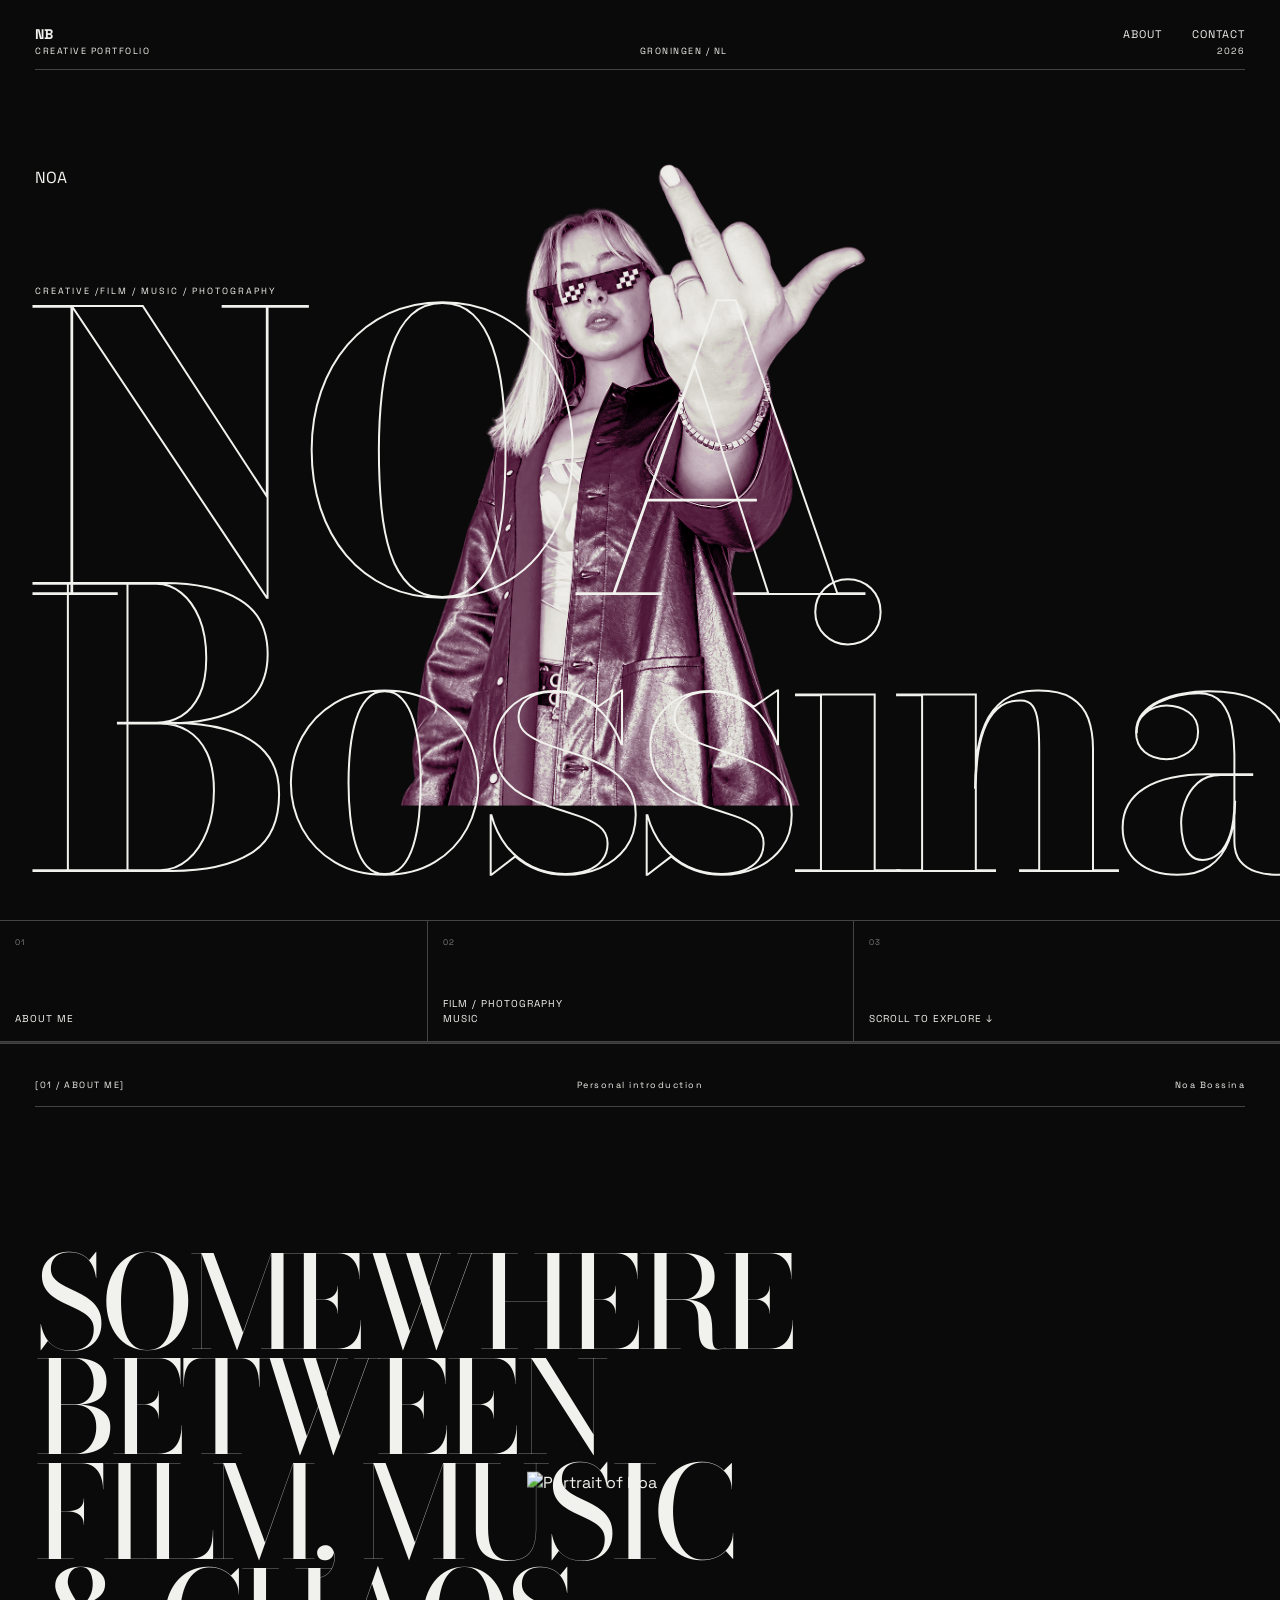
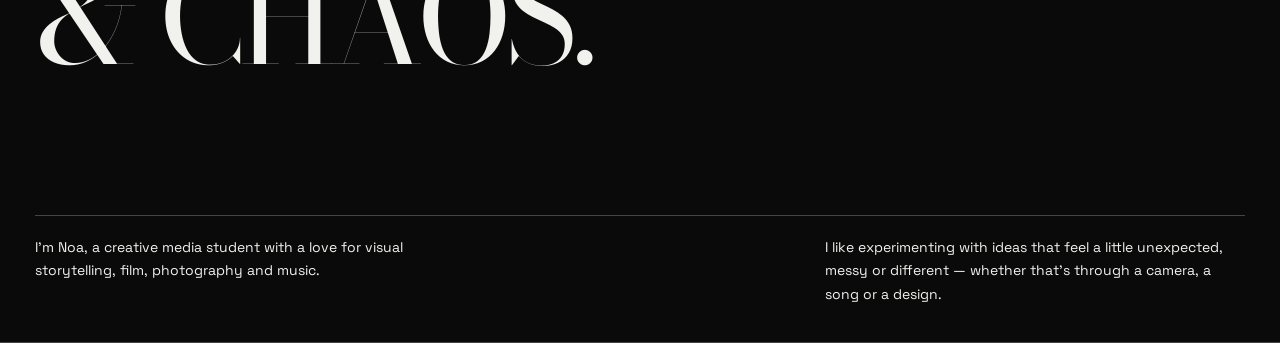
==== commit 8c4c46aa: "Refactor image source paths in index.html Updated image source paths to remove 'images/' prefix." ====
--- a/index.html
+++ b/index.html
@@ -61,11 +61,11 @@
             <!-- PORTRET: drie lagen van dezelfde foto maken samen het glitch-effect. -->
             <div class="hero-portrait">
                 <!-- Normale foto: de basislaag. -->
-                <img src="images/noa-cutout.png" alt="Portrait of Noa" class="hero-image hero-image-main">
+                <img src="noa-cutout.png" alt="Portrait of Noa" class="hero-image hero-image-main">
                 <!-- Rode effectlaag: de kleur en beweging worden in CSS ingesteld. -->
-                <img src="images/noa-cutout.png" alt="" class="hero-image hero-image-red">
+                <img src="noa-cutout.png" alt="" class="hero-image hero-image-red">
                 <!-- Cyaan/blauwe effectlaag: maakt het glitch-effect compleet. -->
-                <img src="images/noa-cutout.png" alt="" class="hero-image hero-image-cyan">
+                <img src="noa-cutout.png" alt="" class="hero-image hero-image-cyan">
             </div>
 
             <!-- H1: de belangrijkste kop van de homepage. -->
@@ -119,7 +119,7 @@
                 <!-- Container waarmee de foto in CSS gepositioneerd wordt. -->
                 <div class="about-photo-wrap">
                     <!-- Foto die bij de persoonlijke introductie hoort. -->
-                    <img src="images/about/about-noa.jpg" alt="Portrait of Noa" class="about-photo">
+                    <img src="about-noa.jpg" alt="Portrait of Noa" class="about-photo">
                 </div>
             </div>
 
@@ -142,4 +142,4 @@
     </main>
 </body>
 
-</html>+</html>
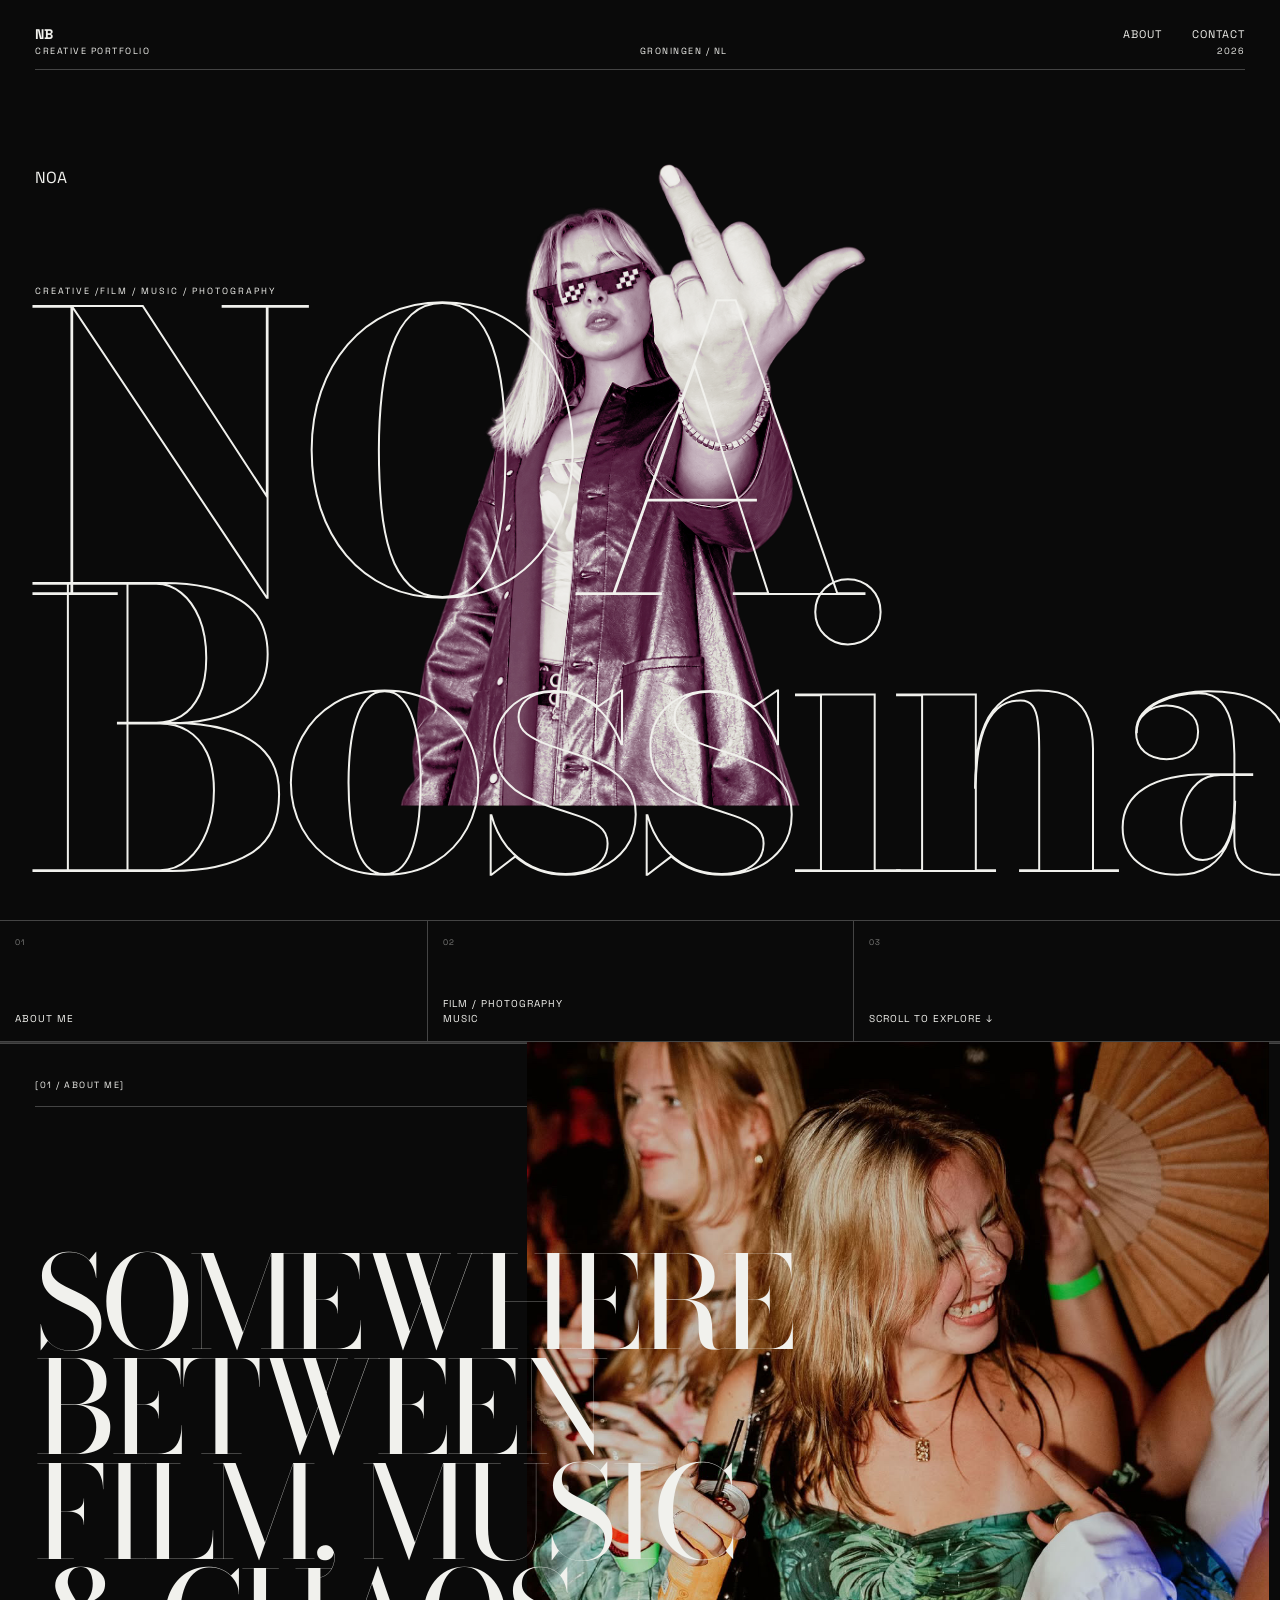
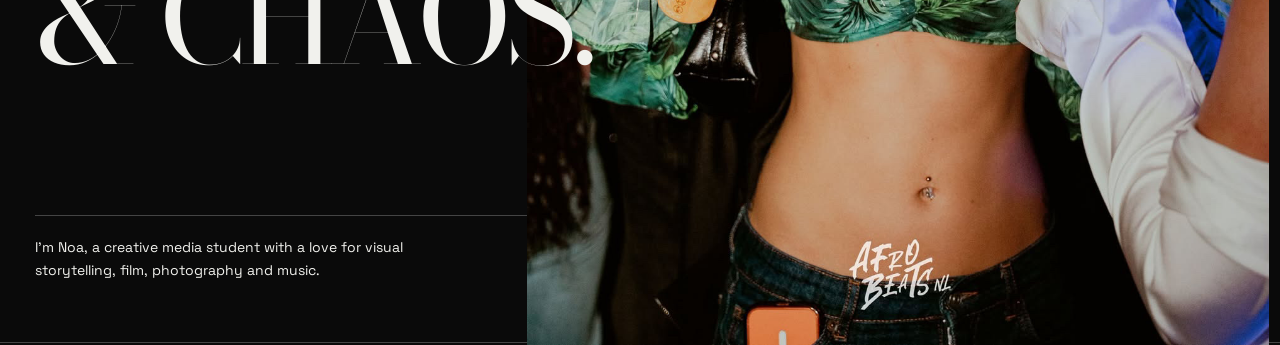
==== commit b4b5aa09: "Update image source filename to use uppercase extension" ====
--- a/index.html
+++ b/index.html
@@ -119,7 +119,7 @@
                 <!-- Container waarmee de foto in CSS gepositioneerd wordt. -->
                 <div class="about-photo-wrap">
                     <!-- Foto die bij de persoonlijke introductie hoort. -->
-                    <img src="about-noa.jpg" alt="Portrait of Noa" class="about-photo">
+                    <img src="about-noa.JPG" alt="Portrait of Noa" class="about-photo">
                 </div>
             </div>
 
